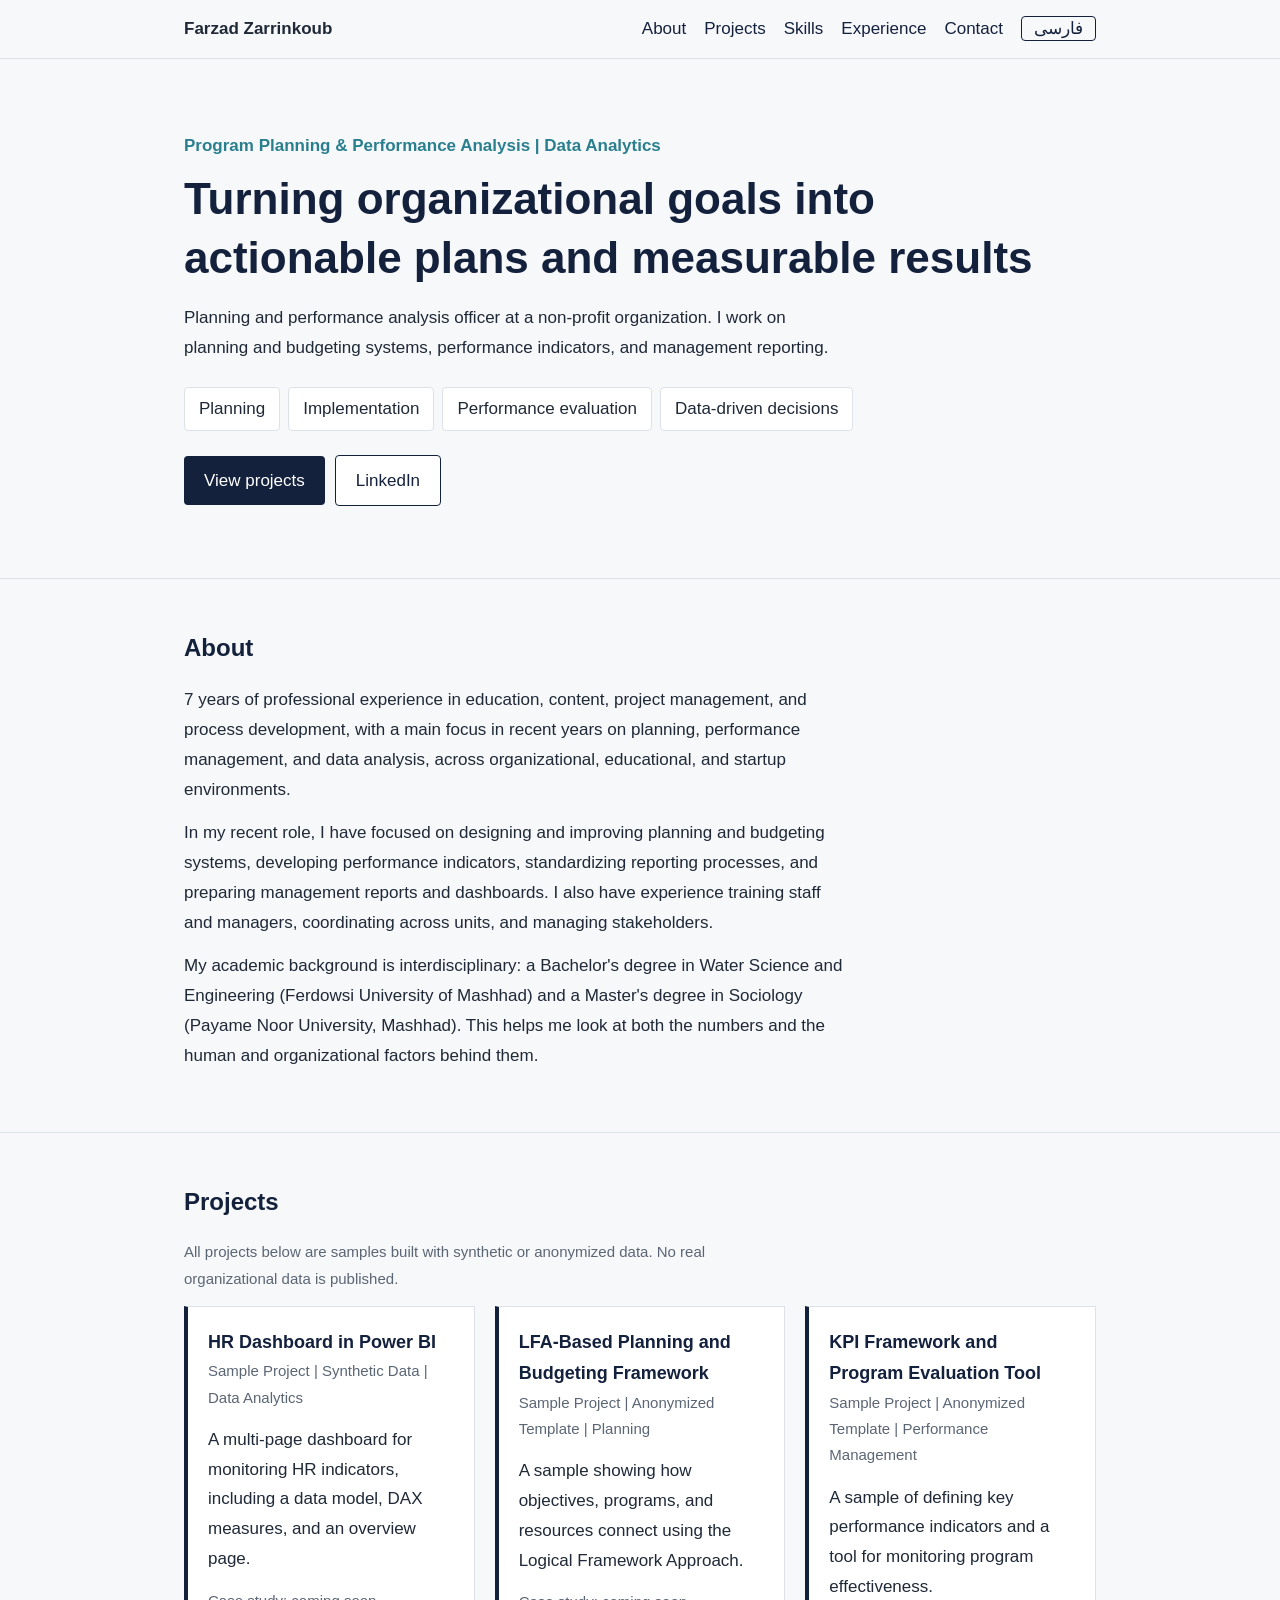
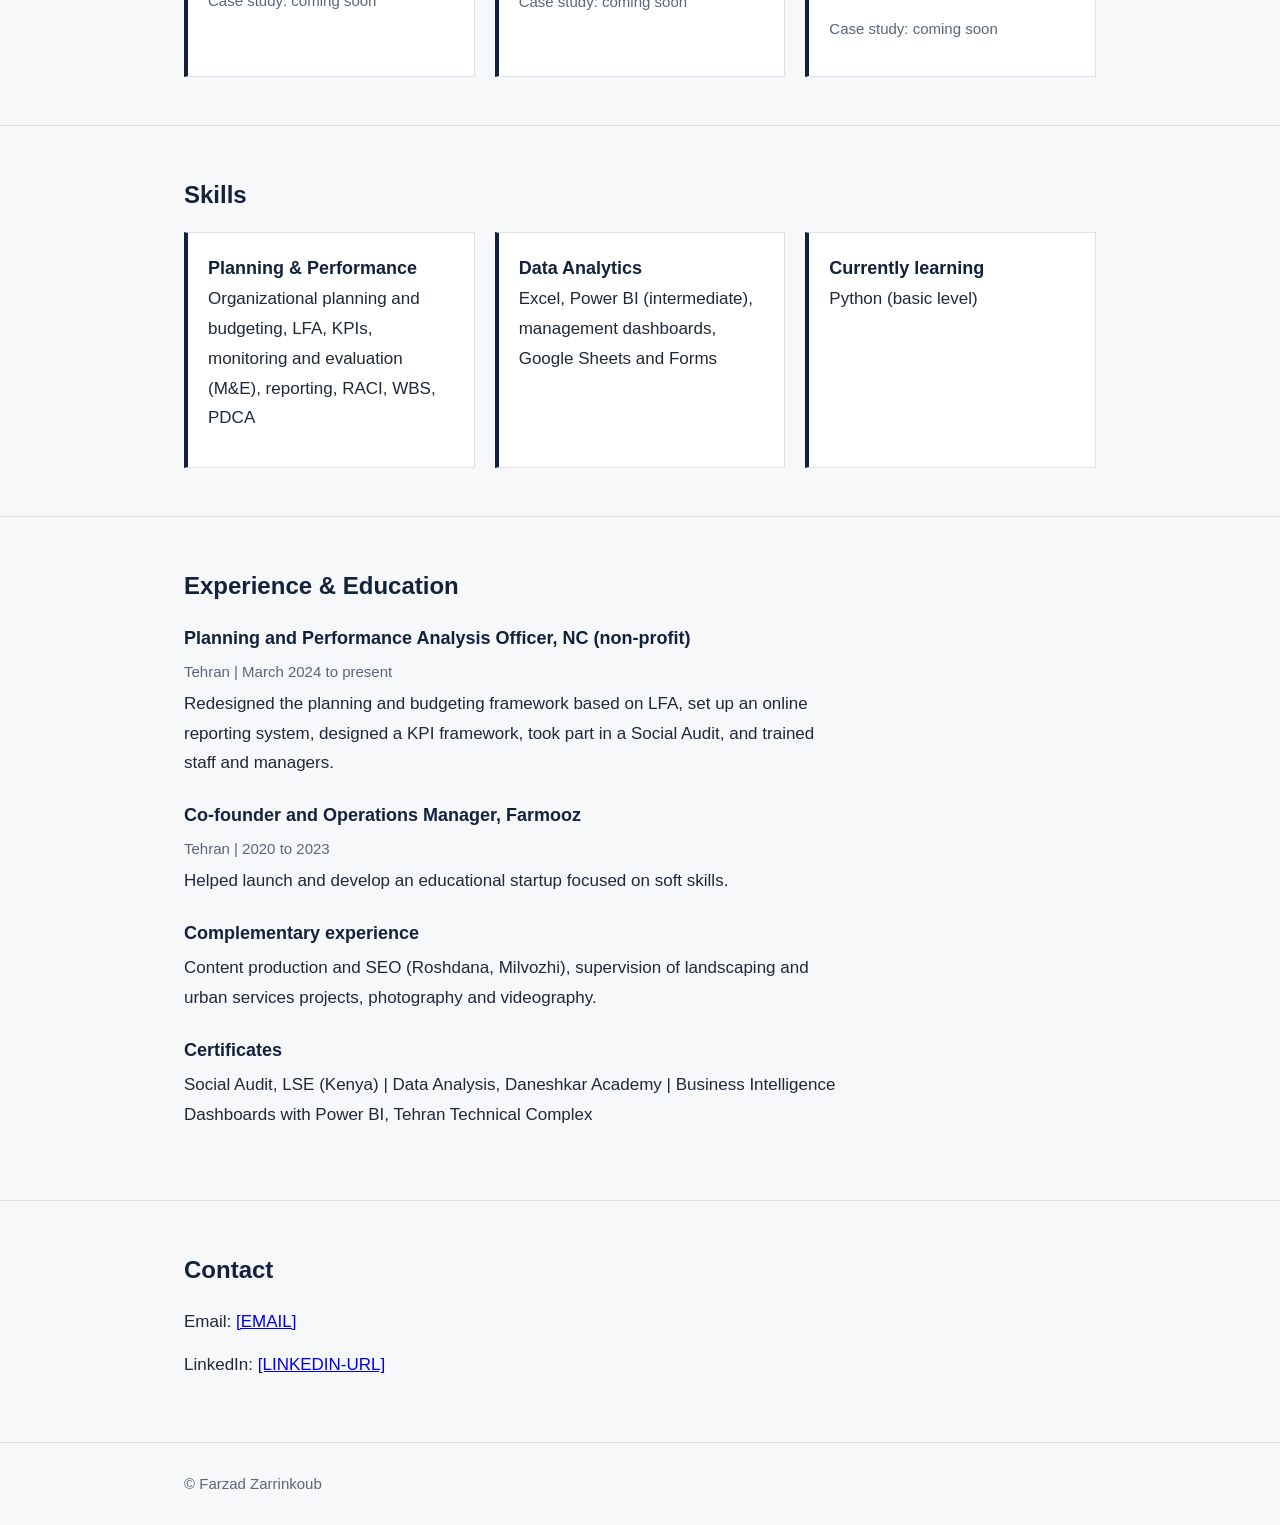
==== en/index.html @ 940cea07 "Create index.html" ====
<!DOCTYPE html>
<html lang="en" dir="ltr"><head>
<meta charset="UTF-8"><meta name="viewport" content="width=device-width, initial-scale=1">
<title>Farzad Zarrinkoub | Program Planning, Performance &amp; Data Analytics</title>
<meta name="description" content="Portfolio of Farzad Zarrinkoub: program planning, performance management, monitoring and evaluation, and data analytics.">
<link rel="canonical" href="https://farzadzarrinkoub.github.io/en/">
<link rel="alternate" hreflang="en" href="https://farzadzarrinkoub.github.io/en/"><link rel="alternate" hreflang="fa" href="https://farzadzarrinkoub.github.io/fa/">
<meta property="og:title" content="Farzad Zarrinkoub"><meta property="og:description" content="Program planning, performance management and data analytics"><meta property="og:type" content="website">
<link rel="stylesheet" href="/style.css"></head><body>
<header><div class="w"><strong>Farzad Zarrinkoub</strong>
<nav><a href="#about">About</a><a href="#projects">Projects</a><a href="#skills">Skills</a><a href="#experience">Experience</a><a href="#contact">Contact</a><a class="lang" href="/fa/" hreflang="fa" lang="fa">فارسی</a></nav></div></header>
<main>
<section class="hero"><div class="w">
<p class="role">Program Planning &amp; Performance Analysis | Data Analytics</p>
<h1>Turning organizational goals into actionable plans and measurable results</h1>
<p>Planning and performance analysis officer at a non-profit organization. I work on planning and budgeting systems, performance indicators, and management reporting.</p>
<ul class="chain"><li>Planning</li><li>Implementation</li><li>Performance evaluation</li><li>Data-driven decisions</li></ul>
<a class="btn" href="#projects">View projects</a><a class="btn alt" href="[LINKEDIN-URL]">LinkedIn</a>
</div></section>
<section id="about"><div class="w"><h2>About</h2>
<p>7 years of professional experience in education, content, project management, and process development, with a main focus in recent years on planning, performance management, and data analysis, across organizational, educational, and startup environments.</p>
<p>In my recent role, I have focused on designing and improving planning and budgeting systems, developing performance indicators, standardizing reporting processes, and preparing management reports and dashboards. I also have experience training staff and managers, coordinating across units, and managing stakeholders.</p>
<p>My academic background is interdisciplinary: a Bachelor's degree in Water Science and Engineering (Ferdowsi University of Mashhad) and a Master's degree in Sociology (Payame Noor University, Mashhad). This helps me look at both the numbers and the human and organizational factors behind them.</p></div></section>
<section id="projects"><div class="w"><h2>Projects</h2>
<p class="mut">All projects below are samples built with synthetic or anonymized data. No real organizational data is published.</p>
<div class="grid">
<article class="card"><h3>HR Dashboard in Power BI</h3><p class="tag">Sample Project | Synthetic Data | Data Analytics</p><p>A multi-page dashboard for monitoring HR indicators, including a data model, DAX measures, and an overview page.</p><p class="tag">Case study: coming soon</p></article>
<article class="card"><h3>LFA-Based Planning and Budgeting Framework</h3><p class="tag">Sample Project | Anonymized Template | Planning</p><p>A sample showing how objectives, programs, and resources connect using the Logical Framework Approach.</p><p class="tag">Case study: coming soon</p></article>
<article class="card"><h3>KPI Framework and Program Evaluation Tool</h3><p class="tag">Sample Project | Anonymized Template | Performance Management</p><p>A sample of defining key performance indicators and a tool for monitoring program effectiveness.</p><p class="tag">Case study: coming soon</p></article>
</div></div></section>
<section id="skills"><div class="w"><h2>Skills</h2>
<div class="grid">
<div class="card"><h3>Planning &amp; Performance</h3><p>Organizational planning and budgeting, LFA, KPIs, monitoring and evaluation (M&amp;E), reporting, RACI, WBS, PDCA</p></div>
<div class="card"><h3>Data Analytics</h3><p>Excel, Power BI (intermediate), management dashboards, Google Sheets and Forms</p></div>
<div class="card"><h3>Currently learning</h3><p>Python (basic level)</p></div>
</div></div></section>
<section id="experience"><div class="w"><h2>Experience &amp; Education</h2>
<div class="job"><h3>Planning and Performance Analysis Officer, NC (non-profit)</h3><p class="mut">Tehran | March 2024 to present</p><p>Redesigned the planning and budgeting framework based on LFA, set up an online reporting system, designed a KPI framework, took part in a Social Audit, and trained staff and managers.</p></div>
<div class="job"><h3>Co-founder and Operations Manager, Farmooz</h3><p class="mut">Tehran | 2020 to 2023</p><p>Helped launch and develop an educational startup focused on soft skills.</p></div>
<div class="job"><h3>Complementary experience</h3><p>Content production and SEO (Roshdana, Milvozhi), supervision of landscaping and urban services projects, photography and videography.</p></div>
<div class="job"><h3>Certificates</h3><p>Social Audit, LSE (Kenya) | Data Analysis, Daneshkar Academy | Business Intelligence Dashboards with Power BI, Tehran Technical Complex</p></div>
</div></section>
<section id="contact"><div class="w"><h2>Contact</h2>
<p>Email: <a href="mailto:[EMAIL]">[EMAIL]</a></p>
<p>LinkedIn: <a href="[LINKEDIN-URL]">[LINKEDIN-URL]</a></p></div></section>
</main>
<footer><div class="w">© Farzad Zarrinkoub</div></footer>
</body></html>
---- style.css ----
:root{--bg:#F7F8FA;--ink:#1F2937;--navy:#14213D;--accent:#2A7F8E;--line:#DDE2E8;--mut:#5B6675}
*{box-sizing:border-box}
body{margin:0;background:var(--bg);color:var(--ink);font:17px/1.75 "Segoe UI",Tahoma,Arial,sans-serif}
.w{max-width:960px;margin-inline:auto;padding-inline:24px}
header{border-bottom:1px solid var(--line)}
header .w{display:flex;justify-content:space-between;align-items:center;gap:16px;flex-wrap:wrap;padding-block:14px}
nav a{margin-inline-end:18px;color:var(--navy);text-decoration:none}
nav a:hover{color:var(--accent)}
nav a.lang{border:1px solid var(--navy);padding:2px 12px;border-radius:4px;margin:0}
a:focus-visible{outline:3px solid var(--accent);outline-offset:3px}
h1{font-size:clamp(28px,5vw,44px);line-height:1.35;color:var(--navy);margin:0 0 16px}
h2{font-size:24px;color:var(--navy);margin:0 0 16px}
h3{margin:0;font-size:18px;color:var(--navy)}
p{max-width:70ch;margin:0 0 14px}
section{padding-block:48px;border-bottom:1px solid var(--line)}
.hero{padding-block:72px}
.role{color:var(--accent);font-weight:600;margin:0 0 8px}
.chain{display:flex;flex-wrap:wrap;gap:8px;list-style:none;padding:0;margin:24px 0}
.chain li{border:1px solid var(--line);background:#fff;padding:6px 14px;border-radius:4px}
.grid{display:grid;grid-template-columns:repeat(auto-fit,minmax(260px,1fr));gap:20px}
.card{background:#fff;border:1px solid var(--line);border-inline-start:4px solid var(--navy);padding:20px}
.tag,.mut{color:var(--mut);font-size:15px}
.btn{display:inline-block;background:var(--navy);color:#fff;padding:10px 20px;text-decoration:none;border-radius:4px;margin-inline-end:10px}
.btn.alt{background:#fff;color:var(--navy);border:1px solid var(--navy)}
.job{margin-bottom:22px}
.job p{margin:4px 0 0}
footer{padding-block:28px;color:var(--mut);font-size:15px}
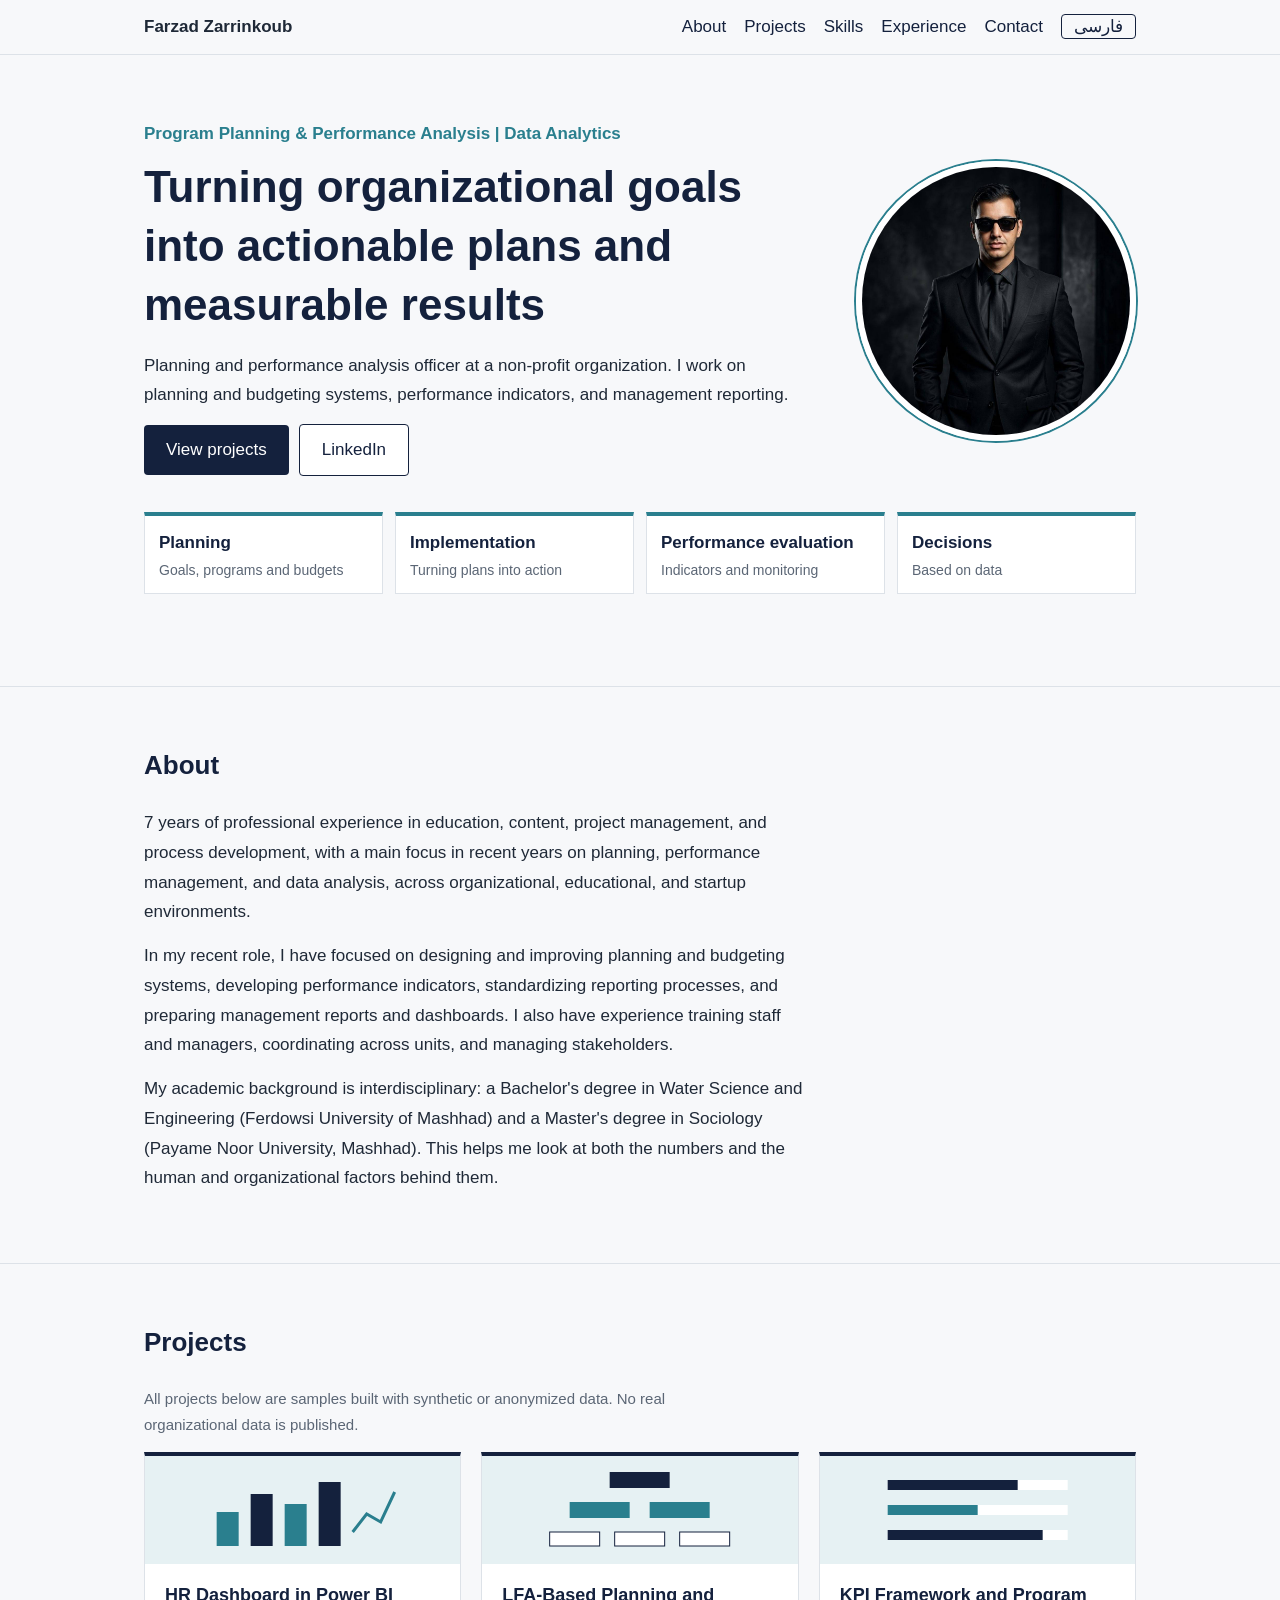
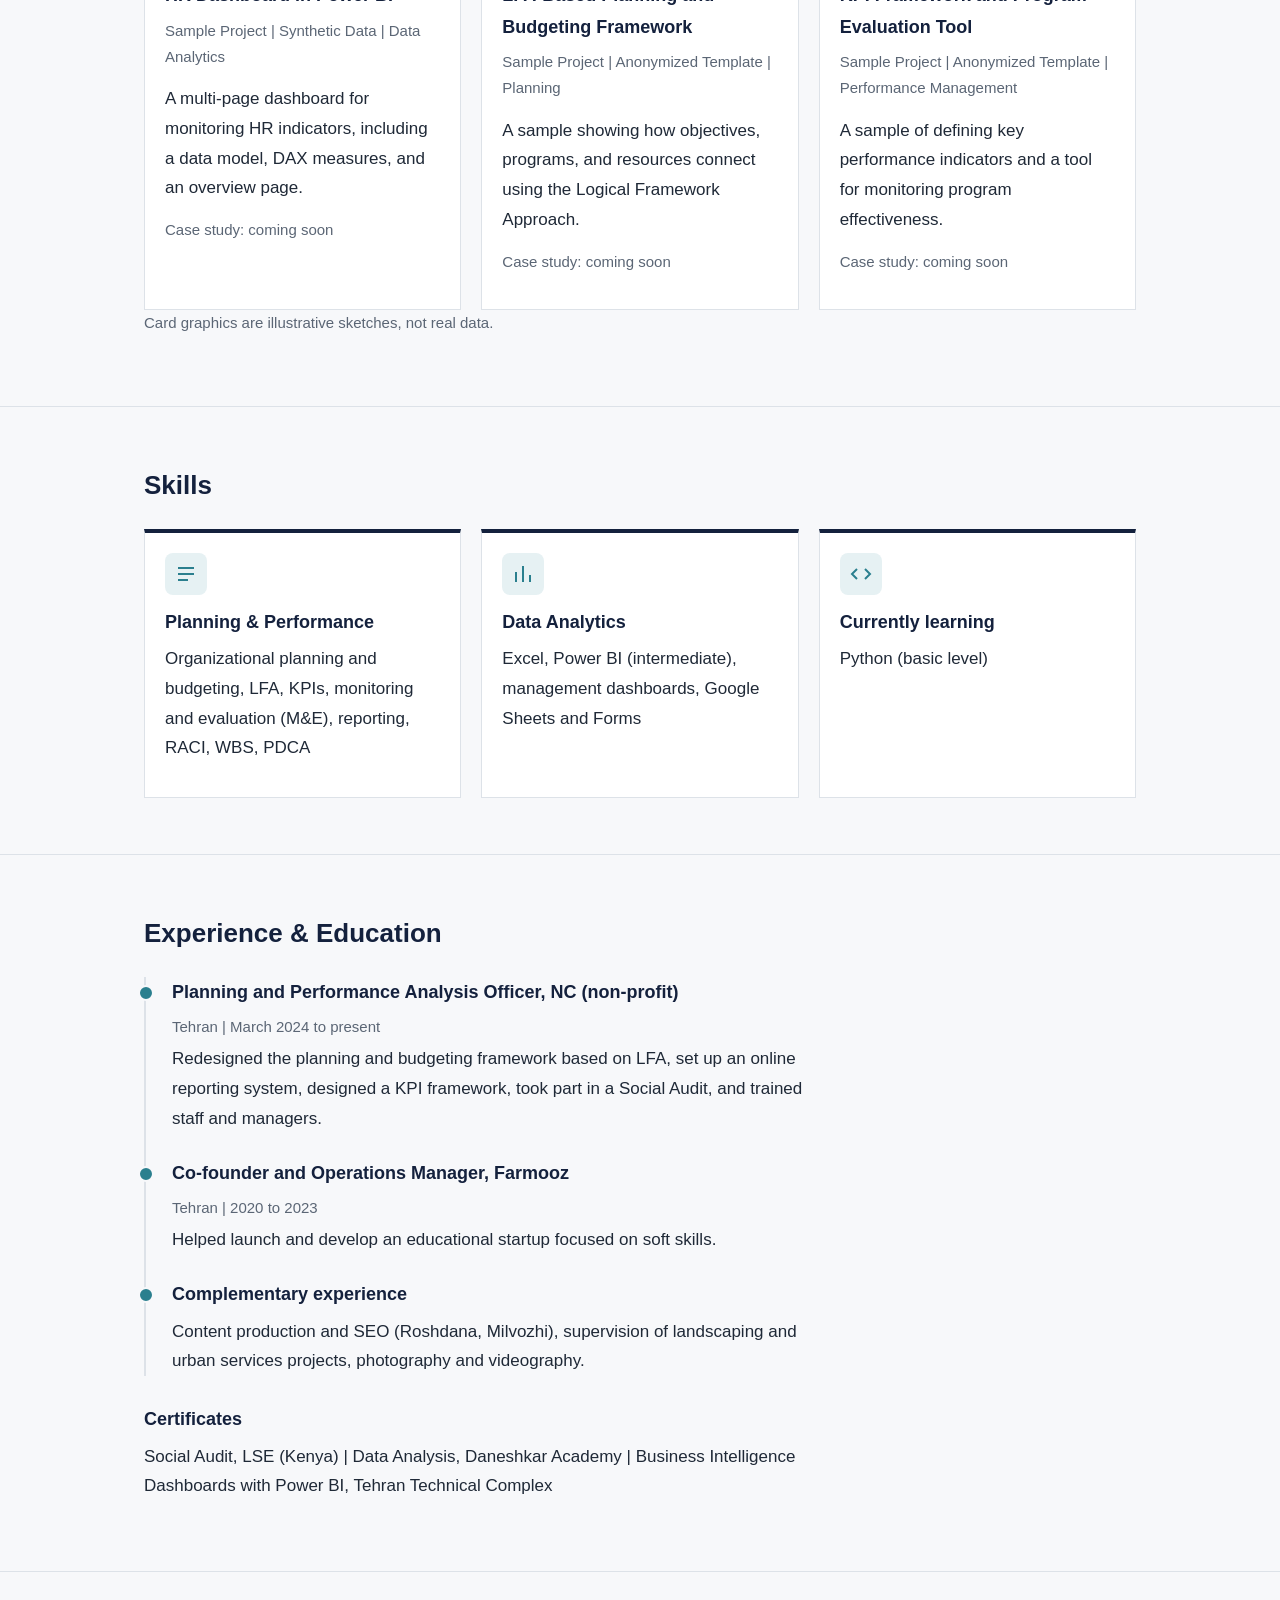
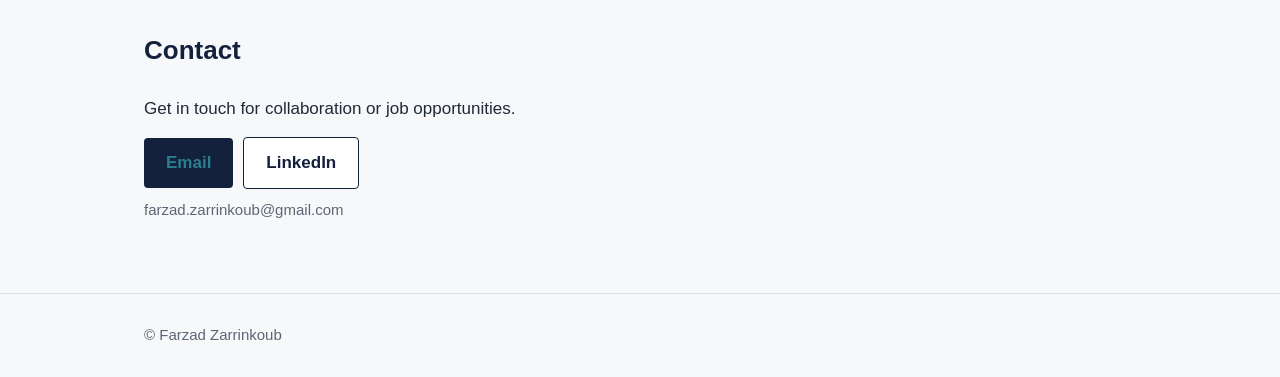
==== commit 41f925ce: "Update index.html with new content and links" ====
--- a/en/index.html
+++ b/en/index.html
@@ -5,18 +5,21 @@
 <meta name="description" content="Portfolio of Farzad Zarrinkoub: program planning, performance management, monitoring and evaluation, and data analytics.">
 <link rel="canonical" href="https://farzadzarrinkoub.github.io/en/">
 <link rel="alternate" hreflang="en" href="https://farzadzarrinkoub.github.io/en/"><link rel="alternate" hreflang="fa" href="https://farzadzarrinkoub.github.io/fa/">
-<meta property="og:title" content="Farzad Zarrinkoub"><meta property="og:description" content="Program planning, performance management and data analytics"><meta property="og:type" content="website">
+<meta property="og:title" content="Farzad Zarrinkoub"><meta property="og:description" content="Program planning, performance management and data analytics"><meta property="og:type" content="website"><meta property="og:image" content="https://farzadzarrinkoub.github.io/profile.jpg">
 <link rel="stylesheet" href="/style.css"></head><body>
 <header><div class="w"><strong>Farzad Zarrinkoub</strong>
 <nav><a href="#about">About</a><a href="#projects">Projects</a><a href="#skills">Skills</a><a href="#experience">Experience</a><a href="#contact">Contact</a><a class="lang" href="/fa/" hreflang="fa" lang="fa">فارسی</a></nav></div></header>
 <main>
-<section class="hero"><div class="w">
+<section class="hero"><div class="w hero-grid">
+<div>
 <p class="role">Program Planning &amp; Performance Analysis | Data Analytics</p>
 <h1>Turning organizational goals into actionable plans and measurable results</h1>
 <p>Planning and performance analysis officer at a non-profit organization. I work on planning and budgeting systems, performance indicators, and management reporting.</p>
-<ul class="chain"><li>Planning</li><li>Implementation</li><li>Performance evaluation</li><li>Data-driven decisions</li></ul>
-<a class="btn" href="#projects">View projects</a><a class="btn alt" href="[LINKEDIN-URL]">LinkedIn</a>
-</div></section>
+<a class="btn" href="#projects">View projects</a><a class="btn alt" href="https://www.linkedin.com/in/farzadzarrinkoub/">LinkedIn</a>
+</div>
+<img class="photo" src="/profile.jpg" alt="Portrait of Farzad Zarrinkoub" width="280" height="280">
+</div>
+<div class="w"><ul class="flow"><li>Planning<small>Goals, programs and budgets</small></li><li>Implementation<small>Turning plans into action</small></li><li>Performance evaluation<small>Indicators and monitoring</small></li><li>Decisions<small>Based on data</small></li></ul></div></section>
 <section id="about"><div class="w"><h2>About</h2>
 <p>7 years of professional experience in education, content, project management, and process development, with a main focus in recent years on planning, performance management, and data analysis, across organizational, educational, and startup environments.</p>
 <p>In my recent role, I have focused on designing and improving planning and budgeting systems, developing performance indicators, standardizing reporting processes, and preparing management reports and dashboards. I also have experience training staff and managers, coordinating across units, and managing stakeholders.</p>
@@ -24,25 +27,27 @@
 <section id="projects"><div class="w"><h2>Projects</h2>
 <p class="mut">All projects below are samples built with synthetic or anonymized data. No real organizational data is published.</p>
 <div class="grid">
-<article class="card"><h3>HR Dashboard in Power BI</h3><p class="tag">Sample Project | Synthetic Data | Data Analytics</p><p>A multi-page dashboard for monitoring HR indicators, including a data model, DAX measures, and an overview page.</p><p class="tag">Case study: coming soon</p></article>
-<article class="card"><h3>LFA-Based Planning and Budgeting Framework</h3><p class="tag">Sample Project | Anonymized Template | Planning</p><p>A sample showing how objectives, programs, and resources connect using the Logical Framework Approach.</p><p class="tag">Case study: coming soon</p></article>
-<article class="card"><h3>KPI Framework and Program Evaluation Tool</h3><p class="tag">Sample Project | Anonymized Template | Performance Management</p><p>A sample of defining key performance indicators and a tool for monitoring program effectiveness.</p><p class="tag">Case study: coming soon</p></article>
-</div></div></section>
+<article class="card"><div class="thumb"><svg viewBox="0 0 200 84" aria-hidden="true"><rect x="14" y="44" width="22" height="34" fill="#2A7F8E"/><rect x="48" y="26" width="22" height="52" fill="#14213D"/><rect x="82" y="36" width="22" height="42" fill="#2A7F8E"/><rect x="116" y="14" width="22" height="64" fill="#14213D"/><path d="M150 64l14-18 14 8 14-30" fill="none" stroke="#2A7F8E" stroke-width="3"/></svg></div><h3>HR Dashboard in Power BI</h3><p class="tag">Sample Project | Synthetic Data | Data Analytics</p><p>A multi-page dashboard for monitoring HR indicators, including a data model, DAX measures, and an overview page.</p><p class="tag">Case study: coming soon</p></article>
+<article class="card"><div class="thumb"><svg viewBox="0 0 200 84" aria-hidden="true"><rect x="70" y="4" width="60" height="16" fill="#14213D"/><rect x="30" y="34" width="60" height="16" fill="#2A7F8E"/><rect x="110" y="34" width="60" height="16" fill="#2A7F8E"/><rect x="10" y="64" width="50" height="14" fill="#fff" stroke="#14213D"/><rect x="75" y="64" width="50" height="14" fill="#fff" stroke="#14213D"/><rect x="140" y="64" width="50" height="14" fill="#fff" stroke="#14213D"/></svg></div><h3>LFA-Based Planning and Budgeting Framework</h3><p class="tag">Sample Project | Anonymized Template | Planning</p><p>A sample showing how objectives, programs, and resources connect using the Logical Framework Approach.</p><p class="tag">Case study: coming soon</p></article>
+<article class="card"><div class="thumb"><svg viewBox="0 0 200 84" aria-hidden="true"><rect x="10" y="12" width="180" height="10" fill="#fff"/><rect x="10" y="12" width="130" height="10" fill="#14213D"/><rect x="10" y="37" width="180" height="10" fill="#fff"/><rect x="10" y="37" width="90" height="10" fill="#2A7F8E"/><rect x="10" y="62" width="180" height="10" fill="#fff"/><rect x="10" y="62" width="155" height="10" fill="#14213D"/></svg></div><h3>KPI Framework and Program Evaluation Tool</h3><p class="tag">Sample Project | Anonymized Template | Performance Management</p><p>A sample of defining key performance indicators and a tool for monitoring program effectiveness.</p><p class="tag">Case study: coming soon</p></article>
+</div><p class="tag">Card graphics are illustrative sketches, not real data.</p></div></section>
 <section id="skills"><div class="w"><h2>Skills</h2>
 <div class="grid">
-<div class="card"><h3>Planning &amp; Performance</h3><p>Organizational planning and budgeting, LFA, KPIs, monitoring and evaluation (M&amp;E), reporting, RACI, WBS, PDCA</p></div>
-<div class="card"><h3>Data Analytics</h3><p>Excel, Power BI (intermediate), management dashboards, Google Sheets and Forms</p></div>
-<div class="card"><h3>Currently learning</h3><p>Python (basic level)</p></div>
+<div class="card"><div class="icon"><svg viewBox="0 0 24 24" fill="none" stroke="currentColor" stroke-width="2" aria-hidden="true"><path d="M4 6h16M4 12h16M4 18h10"/></svg></div><h3>Planning &amp; Performance</h3><p>Organizational planning and budgeting, LFA, KPIs, monitoring and evaluation (M&amp;E), reporting, RACI, WBS, PDCA</p></div>
+<div class="card"><div class="icon"><svg viewBox="0 0 24 24" fill="none" stroke="currentColor" stroke-width="2" aria-hidden="true"><path d="M5 20V10M12 20V4M19 20v-7"/></svg></div><h3>Data Analytics</h3><p>Excel, Power BI (intermediate), management dashboards, Google Sheets and Forms</p></div>
+<div class="card"><div class="icon"><svg viewBox="0 0 24 24" fill="none" stroke="currentColor" stroke-width="2" aria-hidden="true"><path d="M8 7l-5 5 5 5M16 7l5 5-5 5"/></svg></div><h3>Currently learning</h3><p>Python (basic level)</p></div>
 </div></div></section>
 <section id="experience"><div class="w"><h2>Experience &amp; Education</h2>
+<div class="timeline">
 <div class="job"><h3>Planning and Performance Analysis Officer, NC (non-profit)</h3><p class="mut">Tehran | March 2024 to present</p><p>Redesigned the planning and budgeting framework based on LFA, set up an online reporting system, designed a KPI framework, took part in a Social Audit, and trained staff and managers.</p></div>
 <div class="job"><h3>Co-founder and Operations Manager, Farmooz</h3><p class="mut">Tehran | 2020 to 2023</p><p>Helped launch and develop an educational startup focused on soft skills.</p></div>
 <div class="job"><h3>Complementary experience</h3><p>Content production and SEO (Roshdana, Milvozhi), supervision of landscaping and urban services projects, photography and videography.</p></div>
-<div class="job"><h3>Certificates</h3><p>Social Audit, LSE (Kenya) | Data Analysis, Daneshkar Academy | Business Intelligence Dashboards with Power BI, Tehran Technical Complex</p></div>
-</div></section>
-<section id="contact"><div class="w"><h2>Contact</h2>
-<p>Email: <a href="mailto:[EMAIL]">[EMAIL]</a></p>
-<p>LinkedIn: <a href="[LINKEDIN-URL]">[LINKEDIN-URL]</a></p></div></section>
+</div>
+<h3>Certificates</h3><p>Social Audit, LSE (Kenya) | Data Analysis, Daneshkar Academy | Business Intelligence Dashboards with Power BI, Tehran Technical Complex</p></div></section>
+<section id="contact"><div class="w contact"><h2>Contact</h2>
+<p>Get in touch for collaboration or job opportunities.</p>
+<a class="btn" href="mailto:farzad.zarrinkoub@gmail.com">Email</a><a class="btn alt" href="https://www.linkedin.com/in/farzadzarrinkoub/">LinkedIn</a>
+<p class="tag">farzad.zarrinkoub@gmail.com</p></div></section>
 </main>
 <footer><div class="w">© Farzad Zarrinkoub</div></footer>
 </body></html>
--- a/style.css
+++ b/style.css
@@ -1,27 +1,41 @@
-:root{--bg:#F7F8FA;--ink:#1F2937;--navy:#14213D;--accent:#2A7F8E;--line:#DDE2E8;--mut:#5B6675}
+:root{--bg:#F7F8FA;--ink:#1F2937;--navy:#14213D;--accent:#2A7F8E;--tint:#E6F1F3;--line:#DDE2E8;--mut:#5B6675}
 *{box-sizing:border-box}
+html{scroll-behavior:smooth;scroll-padding-top:70px}
 body{margin:0;background:var(--bg);color:var(--ink);font:17px/1.75 "Segoe UI",Tahoma,Arial,sans-serif}
-.w{max-width:960px;margin-inline:auto;padding-inline:24px}
-header{border-bottom:1px solid var(--line)}
-header .w{display:flex;justify-content:space-between;align-items:center;gap:16px;flex-wrap:wrap;padding-block:14px}
+.w{max-width:1040px;margin-inline:auto;padding-inline:24px}
+header{position:sticky;top:0;z-index:10;background:rgba(247,248,250,.96);border-bottom:1px solid var(--line)}
+header .w{display:flex;justify-content:space-between;align-items:center;gap:16px;flex-wrap:wrap;padding-block:12px}
 nav a{margin-inline-end:18px;color:var(--navy);text-decoration:none}
 nav a:hover{color:var(--accent)}
 nav a.lang{border:1px solid var(--navy);padding:2px 12px;border-radius:4px;margin:0}
 a:focus-visible{outline:3px solid var(--accent);outline-offset:3px}
 h1{font-size:clamp(28px,5vw,44px);line-height:1.35;color:var(--navy);margin:0 0 16px}
-h2{font-size:24px;color:var(--navy);margin:0 0 16px}
-h3{margin:0;font-size:18px;color:var(--navy)}
+h2{font-size:26px;color:var(--navy);margin:0 0 20px}
+h3{margin:0 0 6px;font-size:18px;color:var(--navy)}
 p{max-width:70ch;margin:0 0 14px}
-section{padding-block:48px;border-bottom:1px solid var(--line)}
-.hero{padding-block:72px}
+section{padding-block:56px;border-bottom:1px solid var(--line)}
+.hero{padding-block:64px}
+.hero-grid{display:grid;grid-template-columns:1fr 280px;gap:48px;align-items:center}
+.photo{width:100%;max-width:280px;aspect-ratio:1;object-fit:cover;border-radius:50%;border:6px solid #fff;box-shadow:0 0 0 2px var(--accent)}
+@media(max-width:760px){.hero-grid{grid-template-columns:1fr;gap:28px}.photo{max-width:190px;order:-1}}
 .role{color:var(--accent);font-weight:600;margin:0 0 8px}
-.chain{display:flex;flex-wrap:wrap;gap:8px;list-style:none;padding:0;margin:24px 0}
-.chain li{border:1px solid var(--line);background:#fff;padding:6px 14px;border-radius:4px}
-.grid{display:grid;grid-template-columns:repeat(auto-fit,minmax(260px,1fr));gap:20px}
-.card{background:#fff;border:1px solid var(--line);border-inline-start:4px solid var(--navy);padding:20px}
+.flow{display:flex;flex-wrap:wrap;gap:12px;list-style:none;padding:0;margin:28px 0}
+.flow li{flex:1 1 150px;background:#fff;border:1px solid var(--line);border-top:4px solid var(--accent);padding:12px 14px;font-weight:600;color:var(--navy)}
+.flow small{display:block;font-weight:400;color:var(--mut);font-size:14px;line-height:1.5;margin-top:2px}
+.grid{display:grid;grid-template-columns:repeat(auto-fit,minmax(270px,1fr));gap:20px}
+.card{background:#fff;border:1px solid var(--line);border-top:4px solid var(--navy);padding:20px}
+.thumb{background:var(--tint);padding:12px 14px;margin:-20px -20px 16px}
+.thumb svg{width:100%;height:84px;display:block}
+.icon{width:42px;height:42px;background:var(--tint);color:var(--accent);display:grid;place-items:center;border-radius:8px;margin-bottom:12px}
+.icon svg{width:24px;height:24px}
 .tag,.mut{color:var(--mut);font-size:15px}
-.btn{display:inline-block;background:var(--navy);color:#fff;padding:10px 20px;text-decoration:none;border-radius:4px;margin-inline-end:10px}
+.btn{display:inline-block;background:var(--navy);color:#fff;padding:10px 22px;text-decoration:none;border-radius:4px;margin-inline-end:10px;margin-block-end:8px}
+.btn:hover{background:var(--accent)}
 .btn.alt{background:#fff;color:var(--navy);border:1px solid var(--navy)}
-.job{margin-bottom:22px}
+.btn.alt:hover{background:var(--tint)}
+.timeline{border-inline-start:2px solid var(--line);padding-inline-start:26px;margin:0 0 28px}
+.job{position:relative;margin-bottom:24px}
 .job p{margin:4px 0 0}
+.timeline .job::before{content:"";position:absolute;inset-inline-start:-34px;top:8px;width:12px;height:12px;border-radius:50%;background:var(--accent);border:2px solid var(--bg)}
+.contact a{color:var(--accent);font-weight:600}
 footer{padding-block:28px;color:var(--mut);font-size:15px}
